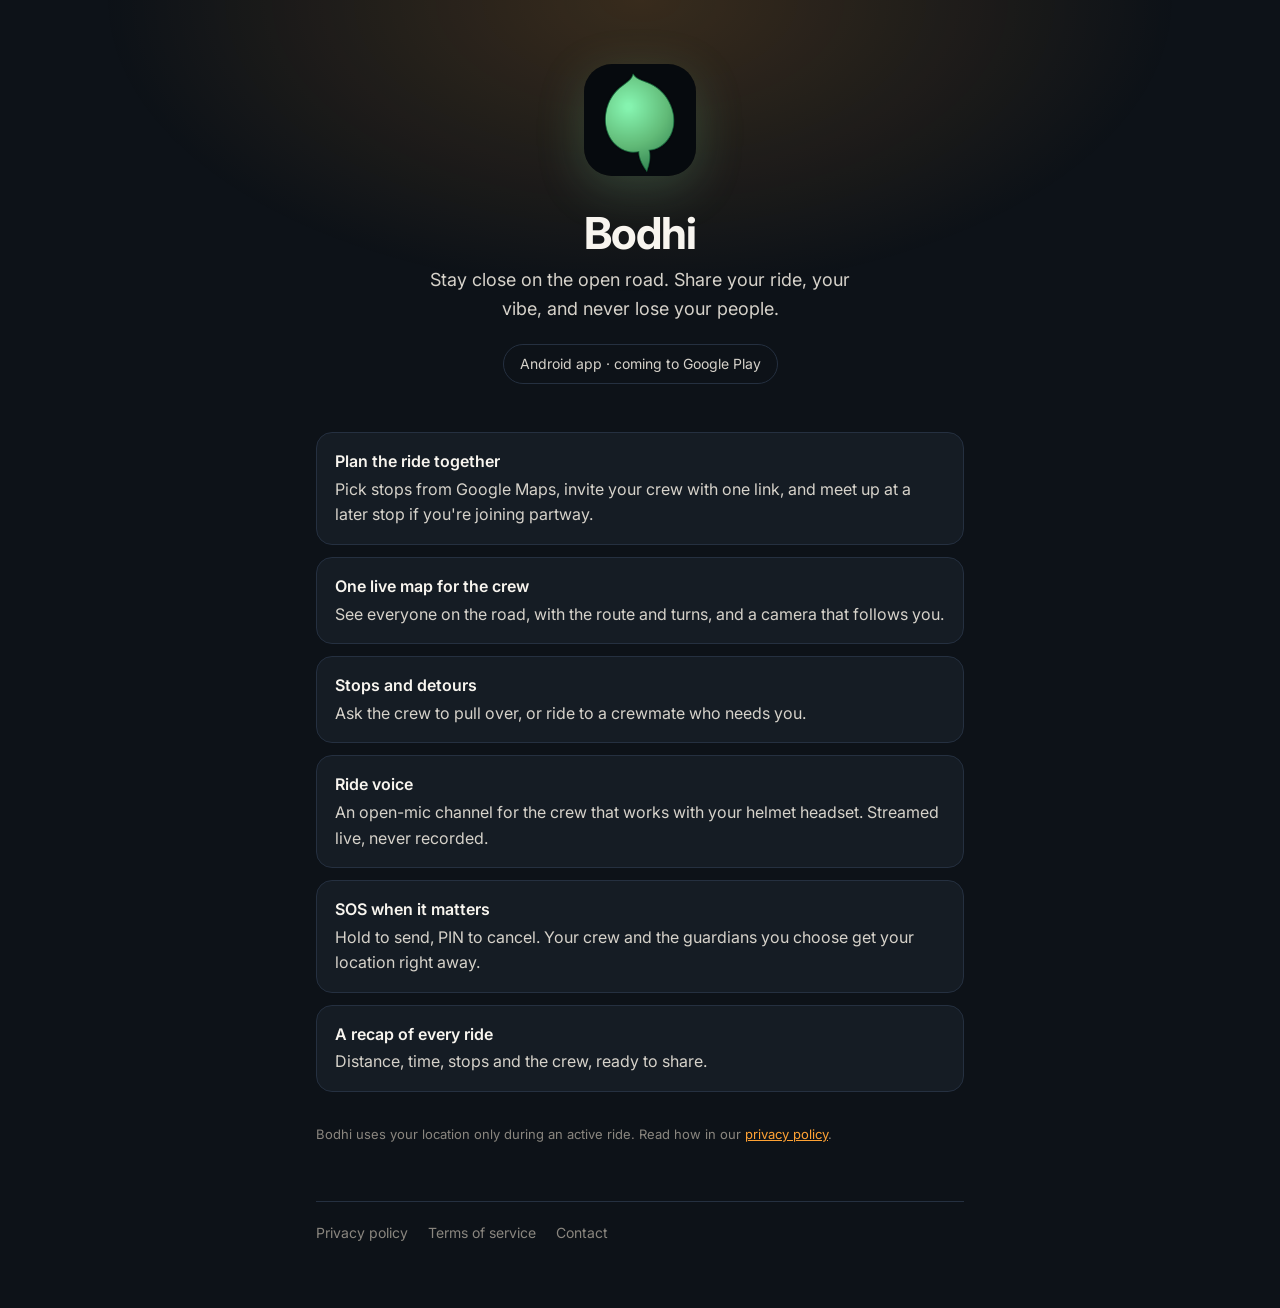
==== index.html @ 668bd7c1 "publish site" ====
<!doctype html>
<html lang="en">
  <head>
    <meta charset="utf-8" />
    <meta name="viewport" content="width=device-width, initial-scale=1" />
    <!--GOOGLE_SITE_VERIFICATION-->
    <title>Bodhi: ride together</title>
    <meta
      name="description"
      content="Bodhi is a group-ride companion for Android: a shared live map, stops, ride voice and SOS for your crew."
    />
    <link rel="icon" href="favicon.png" />
    <link rel="preconnect" href="https://fonts.googleapis.com" />
    <link rel="preconnect" href="https://fonts.gstatic.com" crossorigin />
    <link href="https://fonts.googleapis.com/css2?family=Inter:wght@400;600&display=swap" rel="stylesheet" />
    <link rel="stylesheet" href="style.css" />
  </head>
  <body>
    <div class="glow"></div>
    <main>
      <section class="hero">
        <img src="icon.png" alt="Bodhi leaf logo" />
        <h1>Bodhi</h1>
        <p class="tagline">
          Stay close on the open road. Share your ride, your vibe, and never lose your people.
        </p>
        <span class="pill">Android app · coming to Google Play</span>
      </section>

      <ul class="features">
        <li>
          <b>Plan the ride together</b>
          Pick stops from Google Maps, invite your crew with one link, and meet up at a later stop if
          you're joining partway.
        </li>
        <li>
          <b>One live map for the crew</b>
          See everyone on the road, with the route and turns, and a camera that follows you.
        </li>
        <li>
          <b>Stops and detours</b>
          Ask the crew to pull over, or ride to a crewmate who needs you.
        </li>
        <li>
          <b>Ride voice</b>
          An open-mic channel for the crew that works with your helmet headset. Streamed live, never
          recorded.
        </li>
        <li>
          <b>SOS when it matters</b>
          Hold to send, PIN to cancel. Your crew and the guardians you choose get your location right
          away.
        </li>
        <li>
          <b>A recap of every ride</b>
          Distance, time, stops and the crew, ready to share.
        </li>
      </ul>

      <p class="updated" style="margin-top: 32px">
        Bodhi uses your location only during an active ride. Read how in our
        <a href="privacy.html">privacy policy</a>.
      </p>

      <footer>
        <a href="privacy.html">Privacy policy</a>
        <a href="terms.html">Terms of service</a>
        <a href="mailto:bodhi.rides.help@gmail.com">Contact</a>
      </footer>
    </main>
  </body>
</html>
---- style.css ----
:root {
  color-scheme: dark;
  --bg: #0d1218;
  --surface: #151c24;
  --border: #253040;
  --text: #f8f5ef;
  --dim: #d6d2ca;
  --mute: #8a867f;
  --accent: #ffa234;
  --leaf: #7ad89a;
}

* {
  box-sizing: border-box;
}

body {
  margin: 0;
  background: var(--bg);
  color: var(--text);
  font: 16px/1.6 'Inter', system-ui, -apple-system, Roboto, sans-serif;
  -webkit-font-smoothing: antialiased;
}

a {
  color: var(--accent);
}

.glow {
  position: fixed;
  inset: 0 0 auto 0;
  height: 420px;
  pointer-events: none;
  background: radial-gradient(60% 100% at 50% 0%, rgba(255, 162, 52, 0.18), transparent 70%);
}

main {
  position: relative;
  max-width: 680px;
  margin: 0 auto;
  padding: 40px 16px 64px;
}

.brand {
  display: flex;
  align-items: center;
  gap: 10px;
  text-decoration: none;
  color: var(--text);
  font-weight: 600;
  letter-spacing: 0.18em;
  font-size: 13px;
}

.brand img {
  width: 32px;
  height: 32px;
  border-radius: 9px;
}

h1 {
  font-size: 32px;
  line-height: 1.15;
  letter-spacing: -0.02em;
  margin: 40px 0 8px;
}

h2 {
  font-size: 19px;
  margin: 36px 0 8px;
}

p,
li {
  color: var(--dim);
}

b {
  color: var(--text);
  font-weight: 600;
}

ul {
  padding-left: 20px;
}

small,
.updated {
  color: var(--mute);
  font-size: 13px;
}

.hero {
  text-align: center;
  padding: 24px 0 8px;
}

.hero img {
  width: 112px;
  height: 112px;
  border-radius: 28px;
  box-shadow: 0 12px 48px rgba(122, 216, 154, 0.22);
}

.hero h1 {
  font-size: 44px;
  margin: 24px 0 8px;
}

.tagline {
  font-size: 18px;
  max-width: 460px;
  margin: 0 auto;
}

.pill {
  display: inline-block;
  margin-top: 20px;
  padding: 8px 16px;
  border: 1px solid var(--border);
  border-radius: 999px;
  color: var(--dim);
  font-size: 14px;
}

.features {
  list-style: none;
  padding: 0;
  margin: 40px 0 0;
  display: grid;
  gap: 12px;
}

.features li {
  background: var(--surface);
  border: 1px solid var(--border);
  border-radius: 16px;
  padding: 16px 18px;
}

.features b {
  display: block;
  margin-bottom: 2px;
}

footer {
  margin-top: 56px;
  padding-top: 20px;
  border-top: 1px solid var(--border);
  display: flex;
  flex-wrap: wrap;
  gap: 8px 20px;
  font-size: 14px;
}

footer a {
  color: var(--mute);
  text-decoration: none;
}

footer a:hover {
  color: var(--text);
}
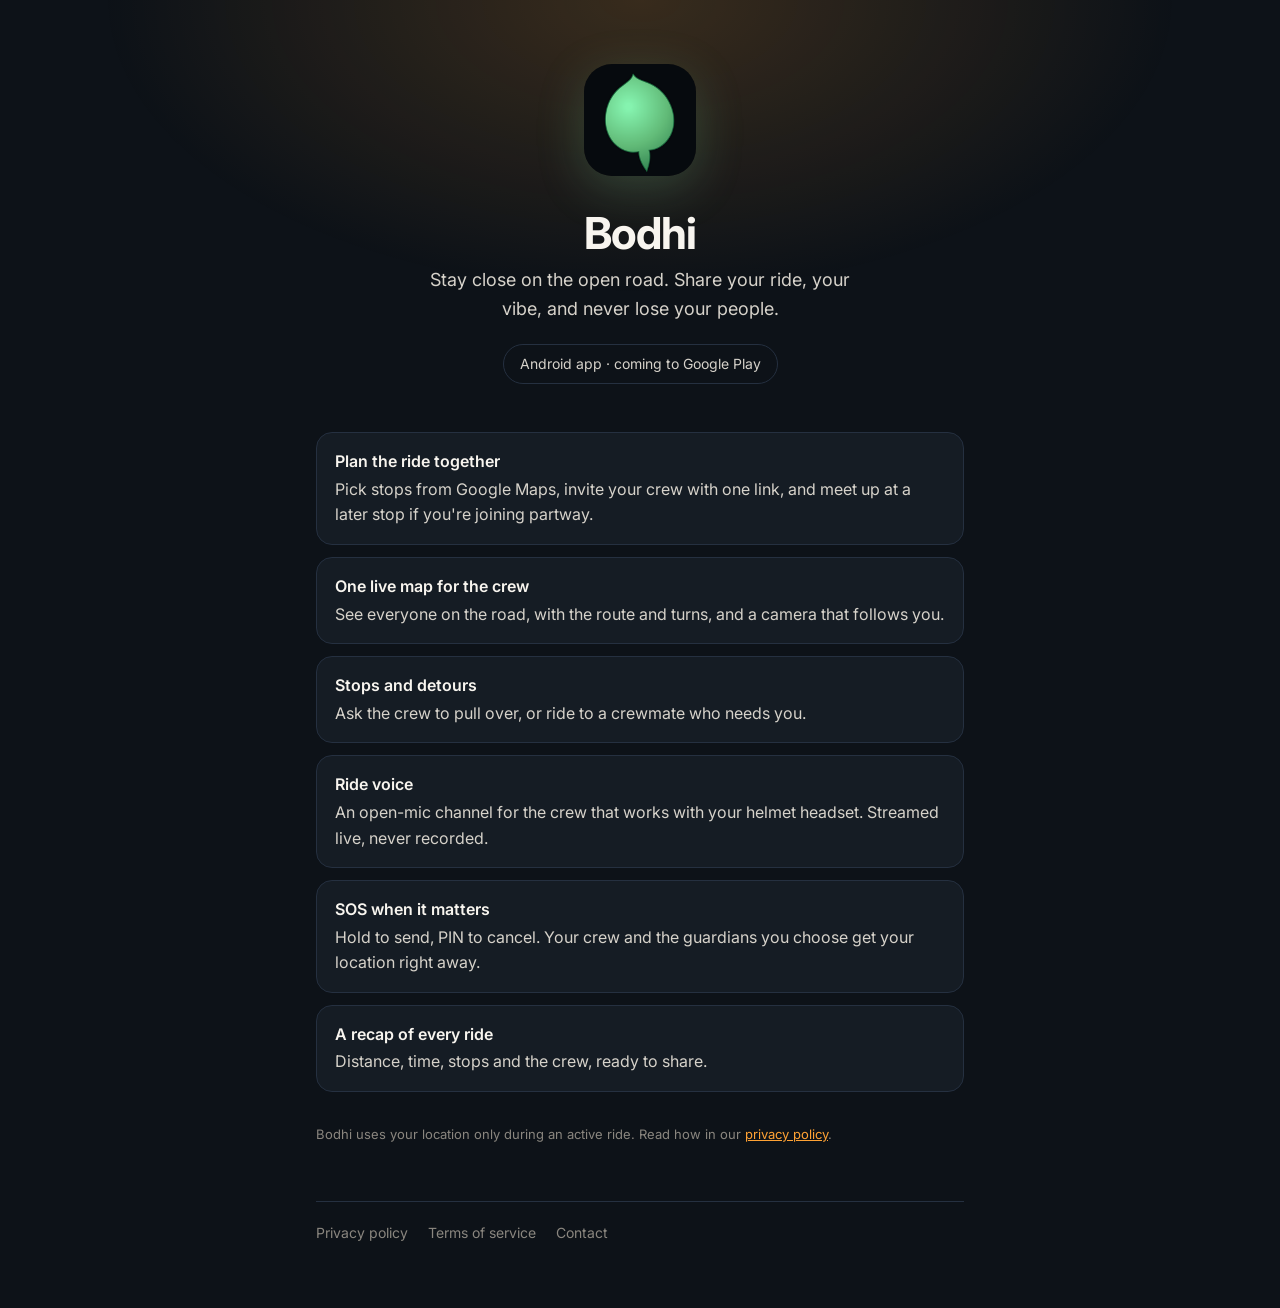
==== commit 2dd9b3b5: "publish site" ====
--- a/index.html
+++ b/index.html
@@ -3,7 +3,7 @@
   <head>
     <meta charset="utf-8" />
     <meta name="viewport" content="width=device-width, initial-scale=1" />
-    <!--GOOGLE_SITE_VERIFICATION-->
+    <meta name="google-site-verification" content="VP8kWCaZ_PobkDDRyurIMa-qyZnXA8sbiAPkGwkg2GA" />
     <title>Bodhi: ride together</title>
     <meta
       name="description"
